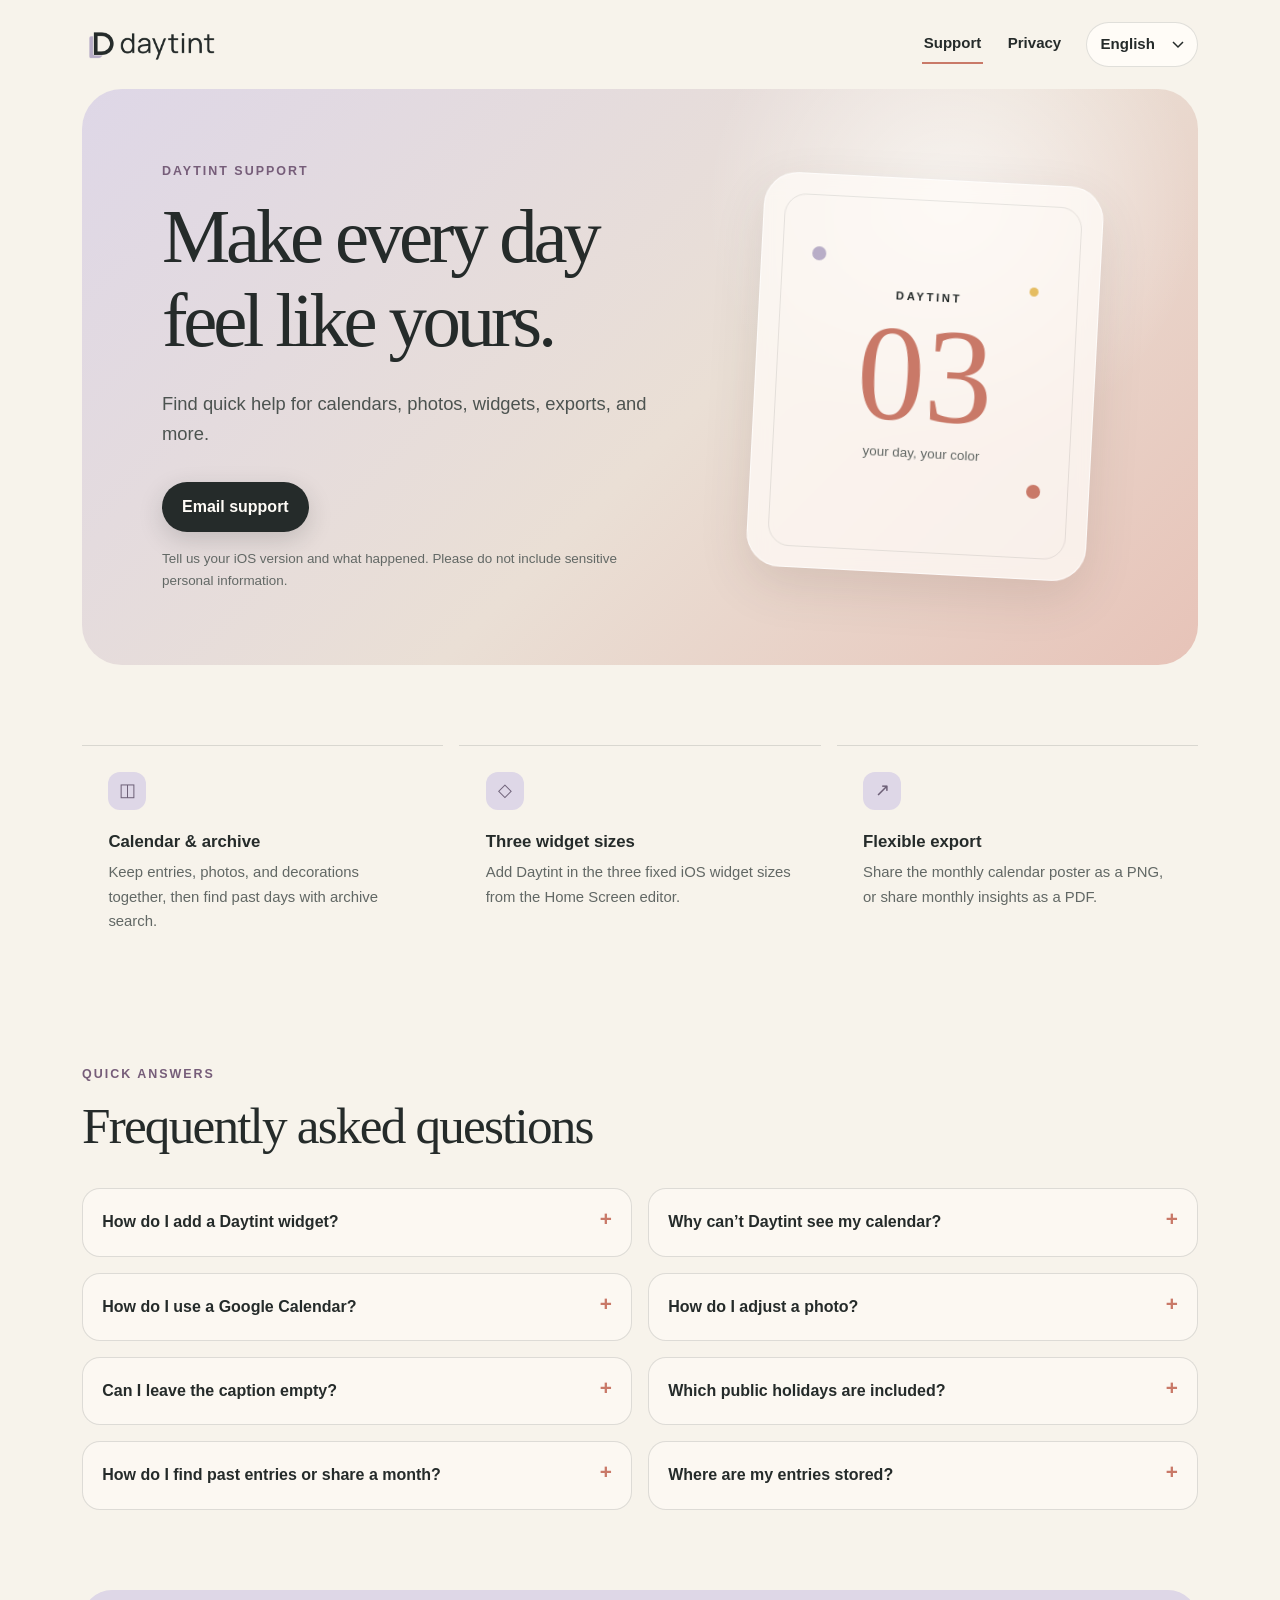
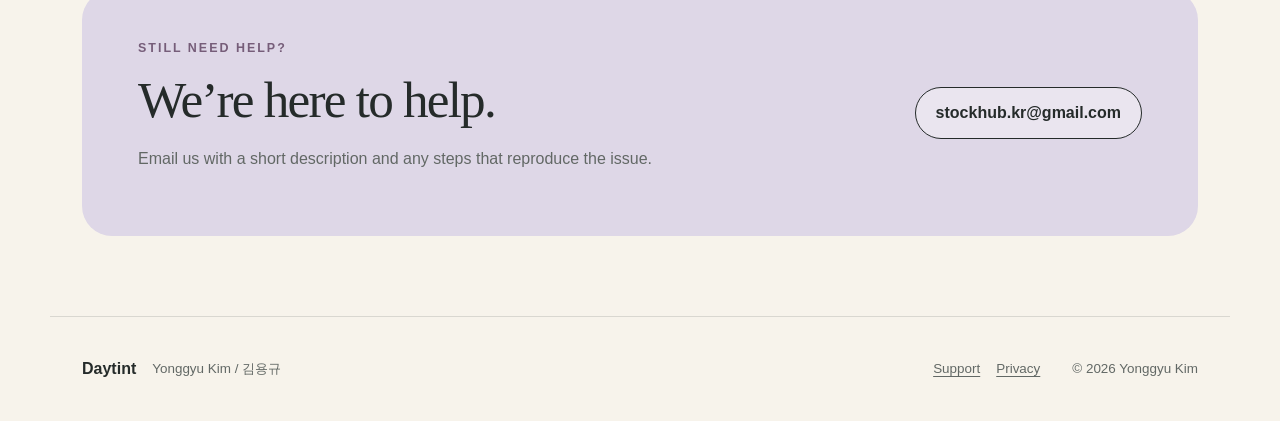
==== index.html @ 0bd2fd4d "Publish Daytint support and privacy pages" ====
<!doctype html>
<html lang="en">
<head>
  <meta charset="utf-8">
  <meta name="viewport" content="width=device-width, initial-scale=1">
  <meta name="description" content="Daytint support, setup guides, and frequently asked questions.">
  <meta name="theme-color" content="#F7F3EB">
  <title>Daytint Support</title>
  <link rel="icon" href="assets/logo-color.png">
  <link rel="stylesheet" href="styles.css">
</head>
<body data-page="support">
  <a class="skip-link" href="#main">Skip to content</a>
  <header class="site-header">
    <a class="brand" href="./" aria-label="Daytint home">
      <img src="assets/logo-color.png" alt="" width="52" height="52">
      <span>Daytint</span>
    </a>
    <nav class="site-nav" aria-label="Primary navigation">
      <a href="./" aria-current="page" data-text="navSupport">Support</a>
      <a href="privacy.html" data-text="navPrivacy">Privacy</a>
      <label class="language-picker">
        <span class="sr-only" data-text="languageLabel">Language</span>
        <select id="language-select" aria-label="Language">
          <option value="ko">한국어</option>
          <option value="en">English</option>
          <option value="ja">日本語</option>
          <option value="zh-Hans">简体中文</option>
          <option value="zh-Hant">繁體中文</option>
          <option value="es">Español</option>
          <option value="fr">Français</option>
        </select>
      </label>
    </nav>
  </header>

  <main id="main">
    <section class="hero">
      <div class="hero-copy">
        <p class="eyebrow" data-text="supportEyebrow">Daytint Support</p>
        <h1 data-text="supportTitle">Make every day feel like yours.</h1>
        <p class="hero-lede" data-text="supportIntro">Find quick help for calendars, photos, widgets, exports, and more.</p>
        <a class="primary-button" href="mailto:stockhub.kr@gmail.com" data-text="contactButton">Email support</a>
        <p class="response-note" data-text="contactNote">Tell us your iOS version and what happened. Please do not include sensitive personal information.</p>
      </div>
      <div class="hero-art" aria-hidden="true">
        <div class="calendar-card">
          <span class="calendar-month">DAYTINT</span>
          <strong>03</strong>
          <span class="calendar-caption">your day, your color</span>
          <i class="dot dot-one"></i><i class="dot dot-two"></i><i class="dot dot-three"></i>
        </div>
      </div>
    </section>

    <section class="feature-strip" aria-label="Daytint features">
      <article><span aria-hidden="true">◫</span><h2 data-text="featureCalendarTitle">Calendar & archive</h2><p data-text="featureCalendarBody">Keep entries, photos, and decorations together, then find past days with archive search.</p></article>
      <article><span aria-hidden="true">◇</span><h2 data-text="featureWidgetsTitle">Three widget sizes</h2><p data-text="featureWidgetsBody">Add Daytint in the three fixed iOS widget sizes from the Home Screen editor.</p></article>
      <article><span aria-hidden="true">↗</span><h2 data-text="featureExportTitle">Flexible export</h2><p data-text="featureExportBody">Save your work as PNG or PDF whenever you choose.</p></article>
    </section>

    <section class="content-section" id="faq">
      <div class="section-heading">
        <p class="eyebrow" data-text="faqEyebrow">Quick answers</p>
        <h2 data-text="faqTitle">Frequently asked questions</h2>
      </div>
      <div class="faq-list" id="faq-list"></div>
    </section>

    <section class="contact-card">
      <div>
        <p class="eyebrow" data-text="stillNeedHelp">Still need help?</p>
        <h2 data-text="contactTitle">We’re here to help.</h2>
        <p data-text="contactBody">Email us with a short description and any steps that reproduce the issue.</p>
      </div>
      <a class="secondary-button" href="mailto:stockhub.kr@gmail.com">stockhub.kr@gmail.com</a>
    </section>
  </main>

  <footer>
    <div><strong>Daytint</strong><span data-text="footerOwner">Yonggyu Kim / 김용규</span></div>
    <nav aria-label="Footer navigation"><a href="./" data-text="navSupport">Support</a><a href="privacy.html" data-text="navPrivacy">Privacy</a></nav>
    <p>© 2026 Yonggyu Kim</p>
  </footer>
  <noscript><p class="noscript">JavaScript is required only to switch languages. Support is available at stockhub.kr@gmail.com.</p></noscript>
  <script src="app.js"></script>
</body>
</html>
---- styles.css ----
:root {
  --paper: #F7F3EB;
  --paper-deep: #EEE7DC;
  --ink: #252B2A;
  --muted: #626865;
  --mauve: #B8ADC7;
  --mauve-light: #DED7E7;
  --clay: #C97968;
  --white: #FFFCF7;
  --line: rgba(37, 43, 42, .14);
  --shadow: 0 18px 50px rgba(62, 48, 44, .12);
  color-scheme: light;
}

* { box-sizing: border-box; }
html { scroll-behavior: smooth; }
body { margin: 0; background: var(--paper); color: var(--ink); font-family: ui-rounded, "SF Pro Rounded", "SF Pro Display", -apple-system, BlinkMacSystemFont, "Segoe UI", sans-serif; line-height: 1.65; }
a { color: inherit; text-decoration-thickness: 1px; text-underline-offset: .2em; }
a:hover { color: #974E41; }
.skip-link { position: fixed; top: .75rem; left: .75rem; z-index: 99; transform: translateY(-180%); background: var(--ink); color: white; padding: .7rem 1rem; border-radius: 999px; }
.skip-link:focus { transform: none; }
.sr-only { position: absolute; width: 1px; height: 1px; padding: 0; margin: -1px; overflow: hidden; clip: rect(0, 0, 0, 0); white-space: nowrap; border: 0; }

.site-header { max-width: 1180px; margin: 0 auto; padding: 1.4rem 2rem; display: flex; justify-content: space-between; align-items: center; gap: 2rem; }
.brand { display: inline-flex; align-items: center; gap: .7rem; font-size: 1.15rem; font-weight: 760; text-decoration: none; letter-spacing: -.02em; }
.brand img { width: 152px; height: 38px; object-fit: contain; }
.brand span { display: none; }
.site-nav { display: flex; align-items: center; gap: 1.45rem; font-size: .94rem; font-weight: 650; }
.site-nav > a { text-decoration: none; padding: .35rem .1rem; border-bottom: 2px solid transparent; }
.site-nav > a[aria-current="page"] { border-color: var(--clay); }
.language-picker select { min-width: 112px; appearance: none; color: var(--ink); background: var(--white) url("data:image/svg+xml,%3Csvg xmlns='http://www.w3.org/2000/svg' width='12' height='8'%3E%3Cpath d='m1 1 5 5 5-5' fill='none' stroke='%23252B2A' stroke-width='1.5'/%3E%3C/svg%3E") no-repeat right .8rem center; border: 1px solid var(--line); border-radius: 999px; padding: .55rem 2.1rem .55rem .85rem; font: inherit; cursor: pointer; }

main { max-width: 1180px; margin: 0 auto; padding: 0 2rem 5rem; }
.hero { min-height: 570px; display: grid; grid-template-columns: 1.12fr .88fr; align-items: center; gap: 5rem; padding: 4.5rem 5rem; border-radius: 40px; background: radial-gradient(circle at 78% 20%, rgba(255,255,255,.65), transparent 25%), linear-gradient(135deg, var(--mauve-light), #eadfd5 55%, #e7c3b8); overflow: hidden; }
.eyebrow { color: #765D79; margin: 0 0 .8rem; text-transform: uppercase; letter-spacing: .16em; font-size: .78rem; font-weight: 800; }
.hero h1 { max-width: 620px; margin: 0; font-family: ui-serif, Georgia, serif; font-size: clamp(3rem, 6vw, 5.4rem); font-weight: 520; line-height: 1.1; letter-spacing: -.055em; word-break: keep-all; }
.hero-lede { max-width: 570px; margin: 1.6rem 0 2rem; color: #4c5350; font-size: 1.15rem; }
.primary-button, .secondary-button { display: inline-flex; align-items: center; justify-content: center; min-height: 48px; padding: .75rem 1.25rem; border-radius: 999px; text-decoration: none; font-weight: 750; transition: transform .2s ease, box-shadow .2s ease; }
.primary-button { color: var(--white); background: var(--ink); box-shadow: 0 8px 24px rgba(37,43,42,.18); }
.primary-button:hover { color: white; transform: translateY(-2px); }
.secondary-button { border: 1px solid var(--ink); background: rgba(255,255,255,.34); }
.secondary-button:hover { transform: translateY(-2px); }
.response-note { max-width: 470px; margin: 1rem 0 0; color: var(--muted); font-size: .84rem; }
.hero-art { display: flex; justify-content: center; perspective: 900px; }
.calendar-card { position: relative; width: min(340px, 100%); aspect-ratio: .86; transform: rotate(3deg); display: flex; flex-direction: column; align-items: center; justify-content: center; border: 1px solid rgba(255,255,255,.7); border-radius: 34px; background: rgba(255,252,247,.76); box-shadow: var(--shadow); backdrop-filter: blur(12px); }
.calendar-card::before { content: ""; position: absolute; inset: 20px; border: 1px solid rgba(37,43,42,.1); border-radius: 22px; }
.calendar-month { z-index: 1; letter-spacing: .24em; font-size: .7rem; font-weight: 800; }
.calendar-card strong { z-index: 1; font-family: Georgia, serif; font-size: 8.5rem; font-weight: 400; line-height: 1; color: var(--clay); }
.calendar-caption { z-index: 1; color: var(--muted); font-size: .84rem; }
.dot { position: absolute; width: 14px; height: 14px; border-radius: 50%; }
.dot-one { left: 50px; top: 72px; background: var(--mauve); }.dot-two { right: 48px; bottom: 80px; background: var(--clay); }.dot-three { right: 60px; top: 102px; width: 9px; height: 9px; background: #e5bd62; }

.feature-strip { display: grid; grid-template-columns: repeat(3, 1fr); gap: 1rem; padding: 5rem 0; }
.feature-strip article { padding: 1.65rem; border-top: 1px solid var(--line); }
.feature-strip article > span { display: grid; place-items: center; width: 38px; height: 38px; border-radius: 12px; background: var(--mauve-light); color: #6D6077; font-size: 1.1rem; }
.feature-strip h2 { margin: 1.1rem 0 .3rem; font-size: 1.05rem; }
.feature-strip p { margin: 0; color: var(--muted); font-size: .93rem; }
.content-section { padding: 1.5rem 0 5rem; }
.section-heading { max-width: 650px; margin-bottom: 2rem; }
.section-heading h2, .contact-card h2 { margin: 0; font-family: ui-serif, Georgia, serif; font-size: clamp(2rem, 4vw, 3.3rem); font-weight: 500; line-height: 1.15; letter-spacing: -.035em; }
.faq-list { display: grid; grid-template-columns: 1fr 1fr; gap: 1rem; }
.faq-list details { border: 1px solid var(--line); border-radius: 18px; background: rgba(255,252,247,.58); padding: .15rem 1.2rem; }
.faq-list summary { list-style: none; display: flex; justify-content: space-between; gap: 1rem; cursor: pointer; padding: 1.1rem 0; font-weight: 740; }
.faq-list summary::-webkit-details-marker { display: none; }
.faq-list summary::after { content: "+"; color: var(--clay); font-size: 1.3rem; line-height: 1; }
.faq-list details[open] summary::after { content: "−"; }
.faq-list details p { margin: 0 0 1.25rem; color: var(--muted); }
.contact-card { display: flex; justify-content: space-between; align-items: center; gap: 2rem; padding: 3rem 3.5rem; border-radius: 30px; background: var(--mauve-light); }
.contact-card p:not(.eyebrow) { color: var(--muted); }

.policy-layout { display: grid; grid-template-columns: minmax(250px, .62fr) minmax(0, 1.38fr); gap: 6rem; padding-top: 5rem; }
.policy-aside { position: sticky; top: 2rem; align-self: start; }
.policy-aside h1 { margin: 0; font-family: ui-serif, Georgia, serif; font-size: clamp(2.8rem, 5vw, 4.8rem); font-weight: 500; line-height: 1; letter-spacing: -.05em; }
.policy-aside > p:nth-of-type(2) { color: var(--clay); font-weight: 700; }
.policy-summary { color: var(--muted); margin: 2rem 0; }
.policy-article { max-width: 760px; }
.policy-section { padding: 0 0 2.4rem; margin: 0 0 2.4rem; border-bottom: 1px solid var(--line); }
.policy-section h2 { margin: 0 0 .8rem; font-size: 1.35rem; }
.policy-section p { margin: .7rem 0; color: #4d5451; }
.policy-section a { color: #8d4a3f; }

footer { max-width: 1180px; margin: 0 auto; padding: 2.4rem 2rem; border-top: 1px solid var(--line); display: grid; grid-template-columns: 1fr auto auto; align-items: center; gap: 2rem; color: var(--muted); font-size: .84rem; }
footer div { display: flex; align-items: center; gap: 1rem; } footer strong { color: var(--ink); font-size: 1rem; } footer nav { display: flex; gap: 1rem; } footer p { margin: 0; }
.noscript { margin: 1rem; padding: 1rem; background: #fff3cd; }

@media (max-width: 820px) {
  .site-header { align-items: flex-start; padding: 1rem 1.25rem; }
  .site-nav { flex-wrap: wrap; justify-content: flex-end; gap: .7rem 1rem; }
  main { padding: 0 1.25rem 3rem; }
  .hero { grid-template-columns: 1fr; min-height: auto; gap: 3rem; padding: 3.5rem 2rem; border-radius: 28px; }
  .hero h1 { font-size: clamp(2.9rem, 13vw, 4.4rem); }
  .hero-art { max-width: 310px; margin: 0 auto; }
  .feature-strip, .faq-list { grid-template-columns: 1fr; }
  .feature-strip { padding: 3rem 0; }
  .contact-card { align-items: flex-start; flex-direction: column; padding: 2rem; }
  .policy-layout { grid-template-columns: 1fr; gap: 3rem; padding-top: 3rem; }
  .policy-aside { position: static; }
  footer { grid-template-columns: 1fr; gap: 1rem; }
}

@media (max-width: 520px) {
  .brand span { display: none; }
  .site-nav { font-size: .86rem; }
  .language-picker select { min-width: 102px; }
  .hero { padding: 3rem 1.4rem; }
  .calendar-card strong { font-size: 6.5rem; }
}

@media (prefers-reduced-motion: reduce) { html { scroll-behavior: auto; } * { transition: none !important; } }

html:lang(ko) .hero h1, html:lang(ja) .hero h1, html:lang(zh-Hans) .hero h1, html:lang(zh-Hant) .hero h1 { font-family: system-ui, -apple-system, sans-serif; font-size: clamp(2.7rem, 4.4vw, 4.2rem); font-weight: 650; line-height: 1.18; }
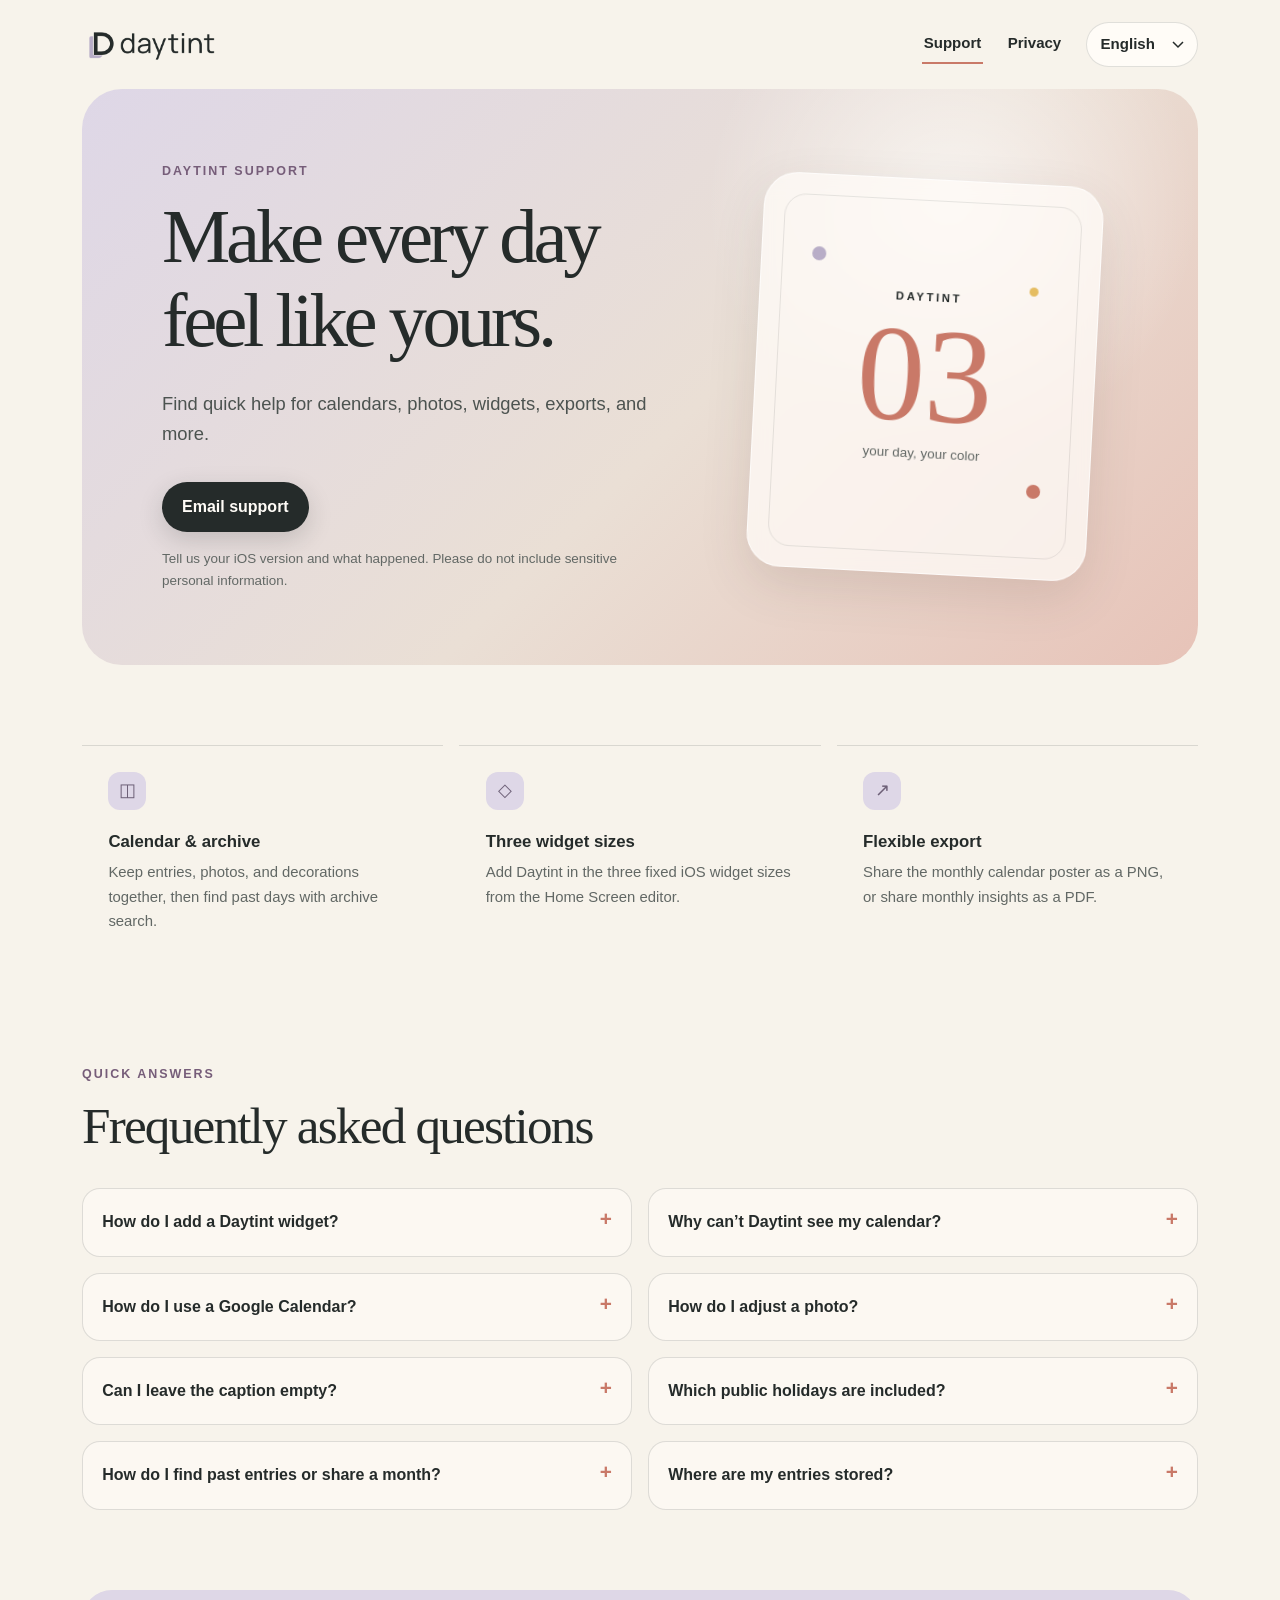
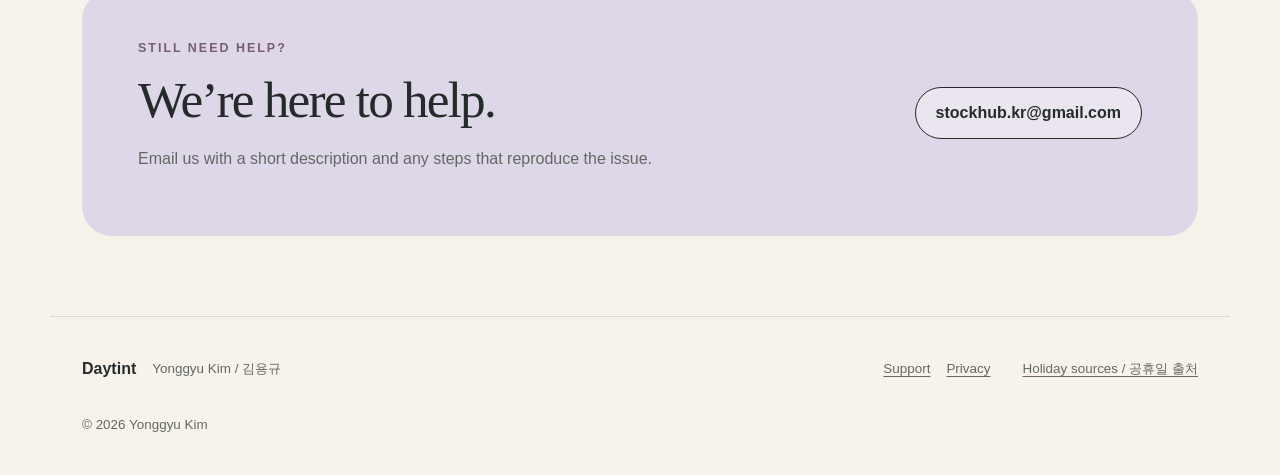
==== commit dc264534: "Use reviewed official holiday data with source attribution" ====
--- a/index.html
+++ b/index.html
@@ -80,7 +80,7 @@
   <footer>
     <div><strong>Daytint</strong><span data-text="footerOwner">Yonggyu Kim / 김용규</span></div>
     <nav aria-label="Footer navigation"><a href="./" data-text="navSupport">Support</a><a href="privacy.html" data-text="navPrivacy">Privacy</a></nav>
-    <p>© 2026 Yonggyu Kim</p>
+    <p><a href="holiday-sources.html">Holiday sources / 공휴일 출처</a></p><p>© 2026 Yonggyu Kim</p>
   </footer>
   <noscript><p class="noscript">JavaScript is required only to switch languages. Support is available at stockhub.kr@gmail.com.</p></noscript>
   <script src="app.js"></script>
